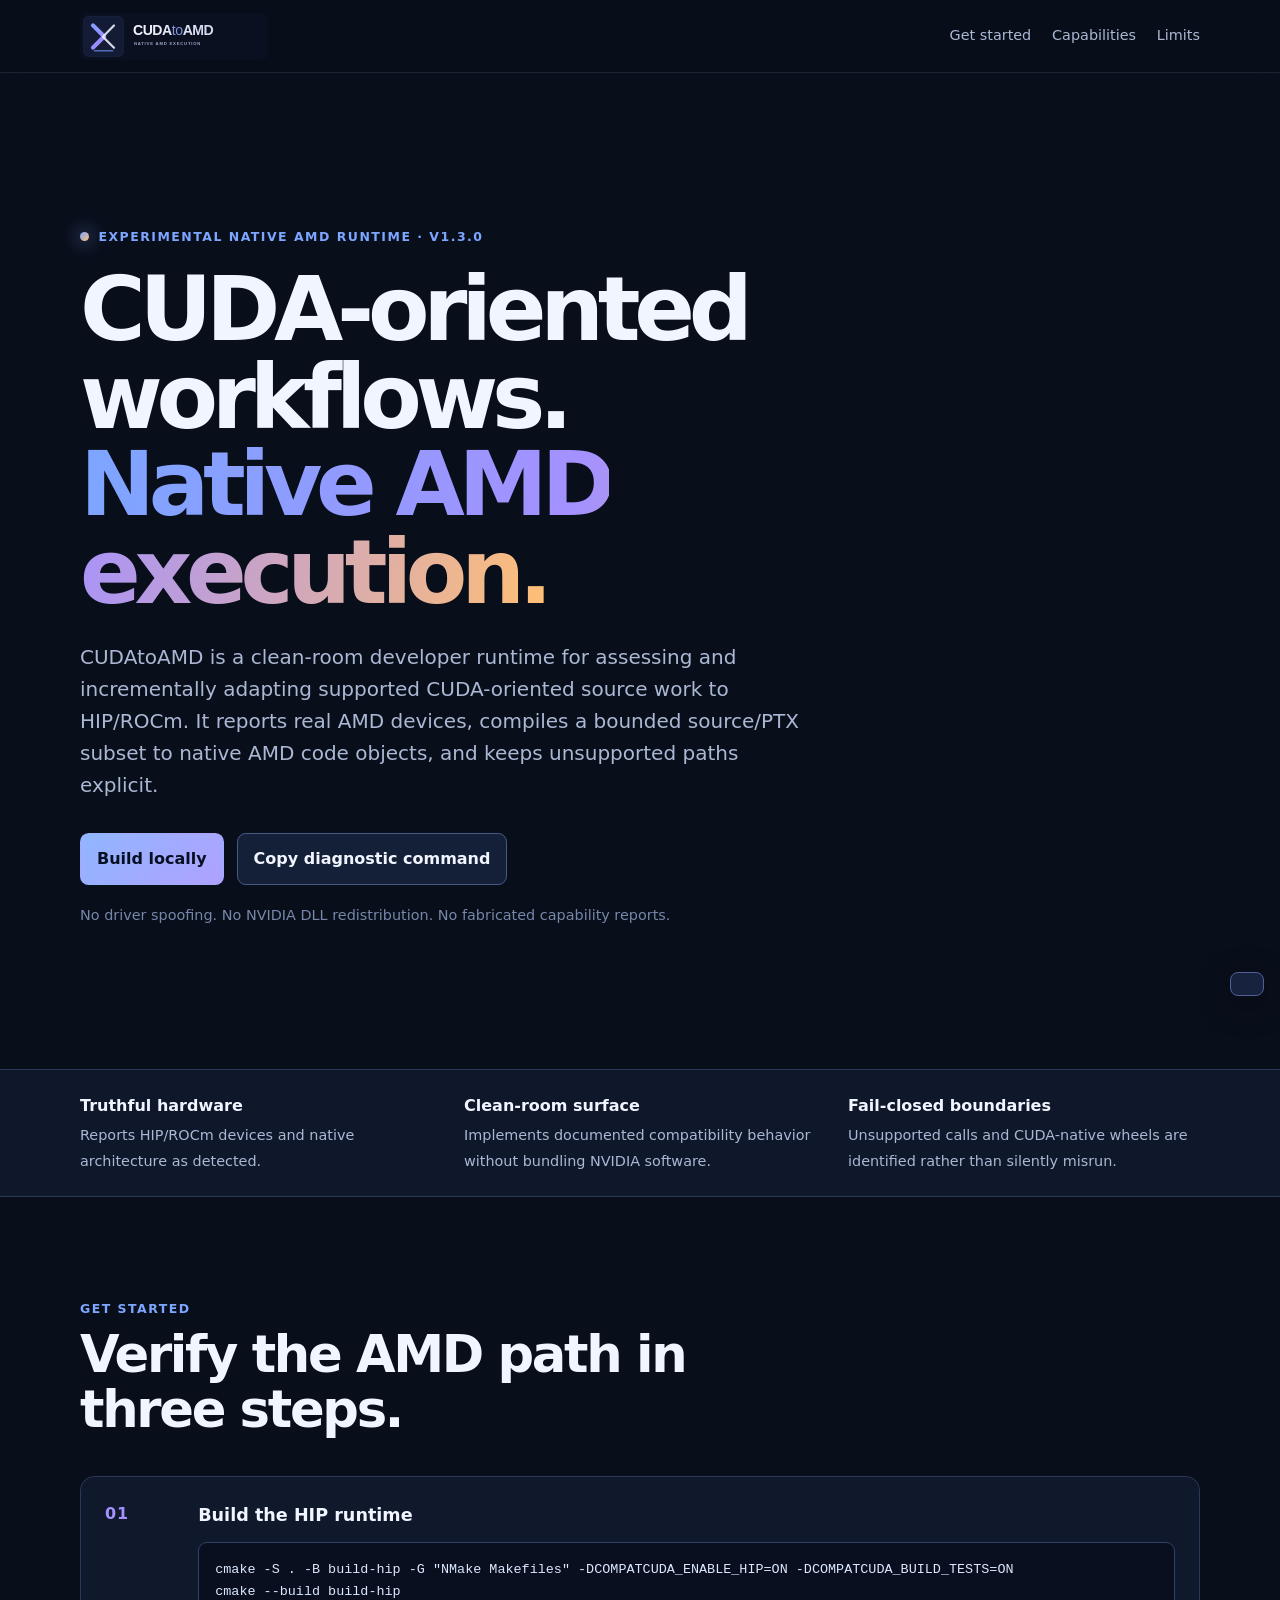
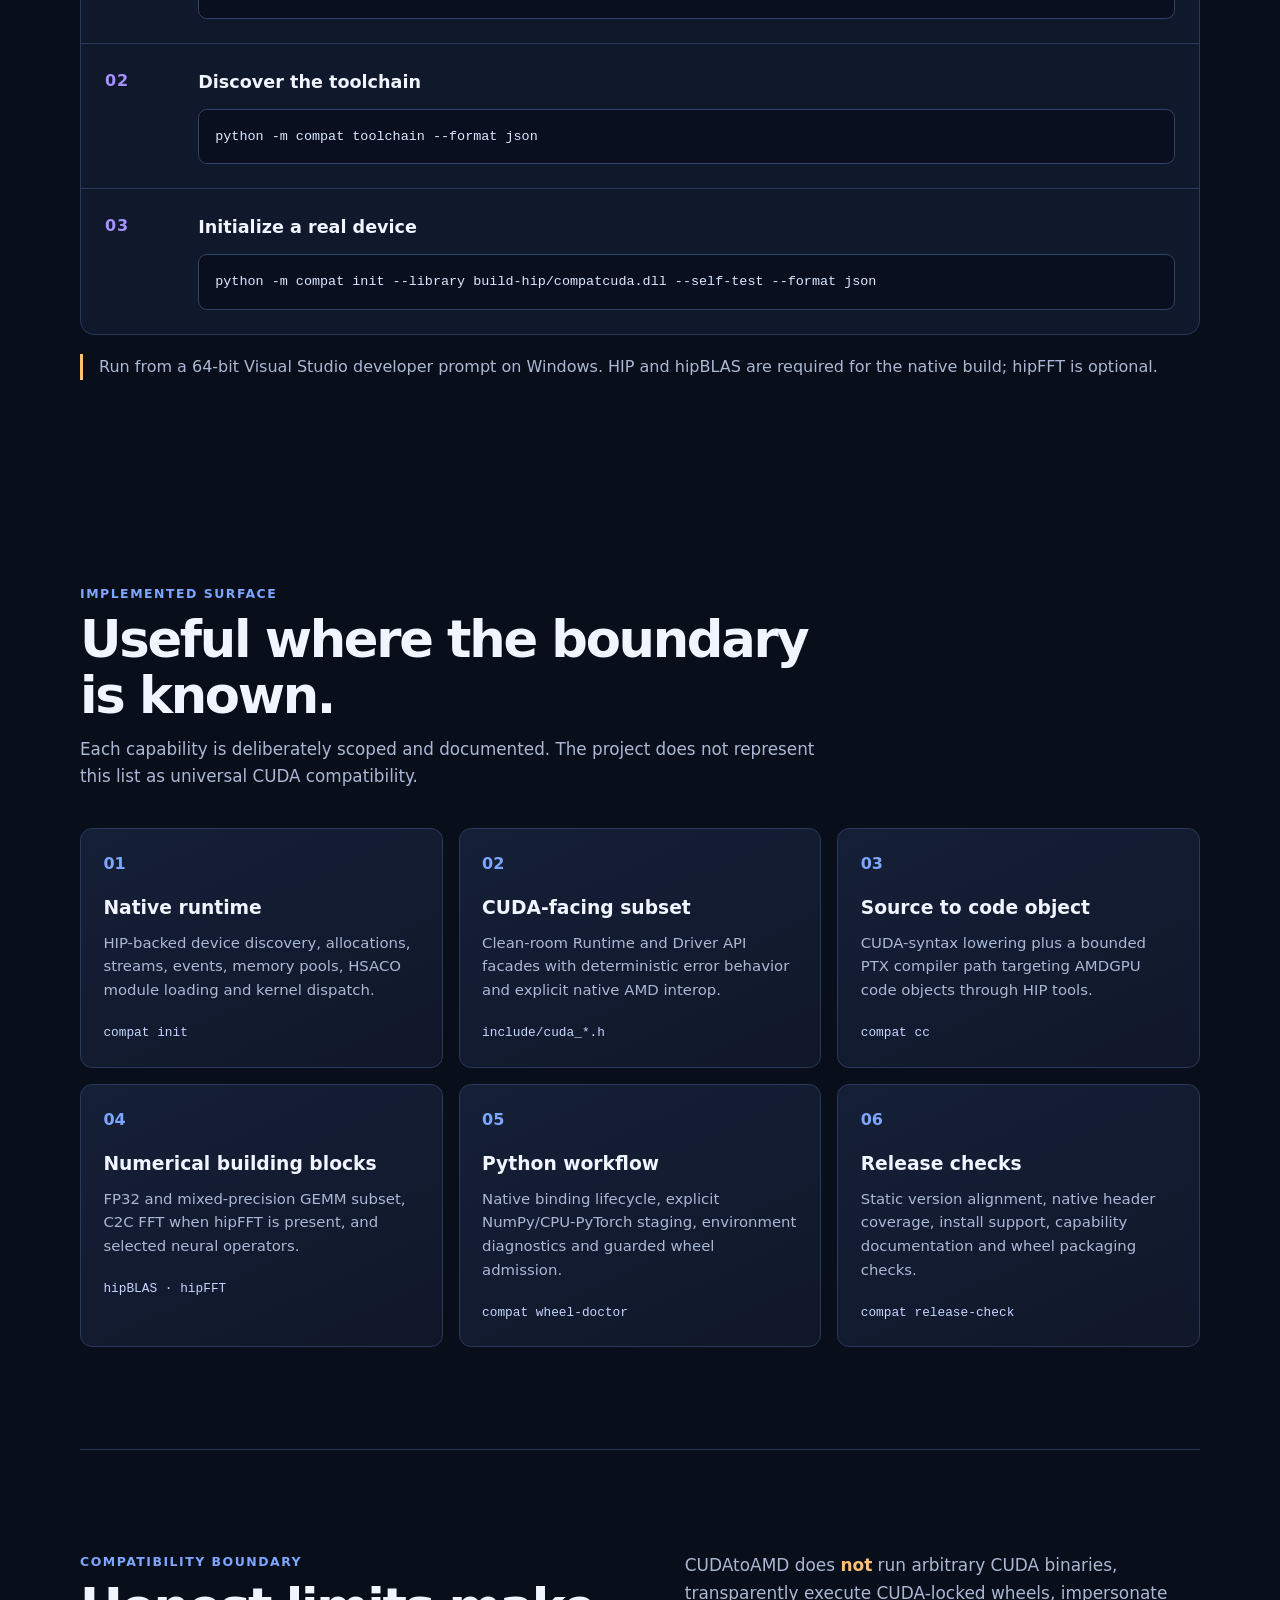
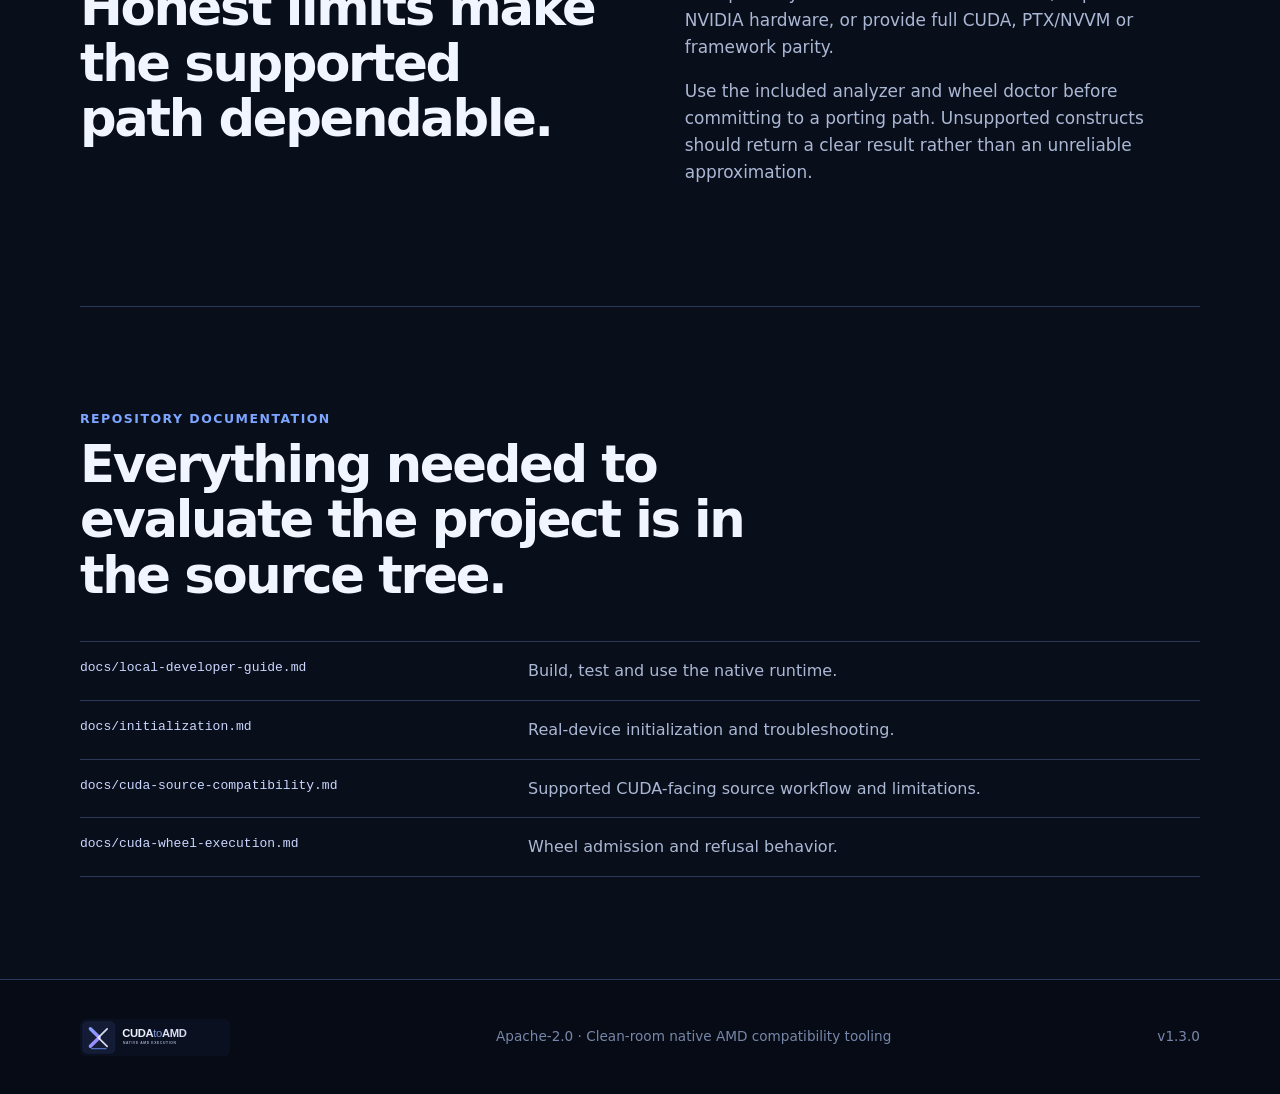
==== docs/site/index.html @ 13fc3343 "feat: publish CUDAtoAMD v1.3.0 release surface" ====
<!doctype html>
<html lang="en">
  <head>
    <meta charset="utf-8">
    <meta name="viewport" content="width=device-width, initial-scale=1">
    <meta name="description" content="CUDAtoAMD is an experimental, clean-room runtime and developer toolkit for running supported CUDA-oriented source workflows on native AMD HIP and ROCm.">
    <title>CUDAtoAMD — Native AMD execution</title>
    <link rel="icon" href="assets/cudatoamd-logo.svg" type="image/svg+xml">
    <link rel="stylesheet" href="styles.css">
  </head>
  <body>
    <a class="skip-link" href="#content">Skip to content</a>
    <header class="site-header">
      <nav class="nav shell" aria-label="Primary navigation">
        <a class="brand" href="#top" aria-label="CUDAtoAMD home"><img src="assets/cudatoamd-logo.svg" alt="CUDAtoAMD"></a>
        <div class="nav-links">
          <a href="#start">Get started</a>
          <a href="#capabilities">Capabilities</a>
          <a href="#limits">Limits</a>
        </div>
      </nav>
    </header>

    <main id="content">
      <section id="top" class="hero shell">
        <div class="eyebrow"><span></span> Experimental native AMD runtime · v1.3.0</div>
        <h1>CUDA-oriented workflows.<br><em>Native AMD execution.</em></h1>
        <p class="hero-copy">CUDAtoAMD is a clean-room developer runtime for assessing and incrementally adapting supported CUDA-oriented source work to HIP/ROCm. It reports real AMD devices, compiles a bounded source/PTX subset to native AMD code objects, and keeps unsupported paths explicit.</p>
        <div class="actions">
          <a class="button primary" href="#start">Build locally</a>
          <button class="button secondary copy-command" type="button" data-copy="python -m compat doctor --native">Copy diagnostic command</button>
        </div>
        <p class="hero-note">No driver spoofing. No NVIDIA DLL redistribution. No fabricated capability reports.</p>
      </section>

      <section class="signal-band" aria-label="Project principles">
        <div class="shell signal-grid">
          <p><b>Truthful hardware</b><span>Reports HIP/ROCm devices and native architecture as detected.</span></p>
          <p><b>Clean-room surface</b><span>Implements documented compatibility behavior without bundling NVIDIA software.</span></p>
          <p><b>Fail-closed boundaries</b><span>Unsupported calls and CUDA-native wheels are identified rather than silently misrun.</span></p>
        </div>
      </section>

      <section id="start" class="section shell">
        <div class="section-heading"><p class="kicker">Get started</p><h2>Verify the AMD path in three steps.</h2></div>
        <ol class="steps">
          <li><span>01</span><div><h3>Build the HIP runtime</h3><pre><code>cmake -S . -B build-hip -G "NMake Makefiles" -DCOMPATCUDA_ENABLE_HIP=ON -DCOMPATCUDA_BUILD_TESTS=ON
cmake --build build-hip</code></pre></div></li>
          <li><span>02</span><div><h3>Discover the toolchain</h3><pre><code>python -m compat toolchain --format json</code></pre></div></li>
          <li><span>03</span><div><h3>Initialize a real device</h3><pre><code>python -m compat init --library build-hip/compatcuda.dll --self-test --format json</code></pre></div></li>
        </ol>
        <p class="callout">Run from a 64-bit Visual Studio developer prompt on Windows. HIP and hipBLAS are required for the native build; hipFFT is optional.</p>
      </section>

      <section id="capabilities" class="section shell">
        <div class="section-heading"><p class="kicker">Implemented surface</p><h2>Useful where the boundary is known.</h2><p>Each capability is deliberately scoped and documented. The project does not represent this list as universal CUDA compatibility.</p></div>
        <div class="capability-grid">
          <article><p class="index">01</p><h3>Native runtime</h3><p>HIP-backed device discovery, allocations, streams, events, memory pools, HSACO module loading and kernel dispatch.</p><code>compat init</code></article>
          <article><p class="index">02</p><h3>CUDA-facing subset</h3><p>Clean-room Runtime and Driver API facades with deterministic error behavior and explicit native AMD interop.</p><code>include/cuda_*.h</code></article>
          <article><p class="index">03</p><h3>Source to code object</h3><p>CUDA-syntax lowering plus a bounded PTX compiler path targeting AMDGPU code objects through HIP tools.</p><code>compat cc</code></article>
          <article><p class="index">04</p><h3>Numerical building blocks</h3><p>FP32 and mixed-precision GEMM subset, C2C FFT when hipFFT is present, and selected neural operators.</p><code>hipBLAS · hipFFT</code></article>
          <article><p class="index">05</p><h3>Python workflow</h3><p>Native binding lifecycle, explicit NumPy/CPU-PyTorch staging, environment diagnostics and guarded wheel admission.</p><code>compat wheel-doctor</code></article>
          <article><p class="index">06</p><h3>Release checks</h3><p>Static version alignment, native header coverage, install support, capability documentation and wheel packaging checks.</p><code>compat release-check</code></article>
        </div>
      </section>

      <section id="limits" class="section shell limits">
        <div><p class="kicker">Compatibility boundary</p><h2>Honest limits make the supported path dependable.</h2></div>
        <div class="limit-copy"><p>CUDAtoAMD does <strong>not</strong> run arbitrary CUDA binaries, transparently execute CUDA-locked wheels, impersonate NVIDIA hardware, or provide full CUDA, PTX/NVVM or framework parity.</p><p>Use the included analyzer and wheel doctor before committing to a porting path. Unsupported constructs should return a clear result rather than an unreliable approximation.</p></div>
      </section>

      <section class="section shell docs">
        <div class="section-heading"><p class="kicker">Repository documentation</p><h2>Everything needed to evaluate the project is in the source tree.</h2></div>
        <div class="doc-list">
          <p><code>docs/local-developer-guide.md</code><span>Build, test and use the native runtime.</span></p>
          <p><code>docs/initialization.md</code><span>Real-device initialization and troubleshooting.</span></p>
          <p><code>docs/cuda-source-compatibility.md</code><span>Supported CUDA-facing source workflow and limitations.</span></p>
          <p><code>docs/cuda-wheel-execution.md</code><span>Wheel admission and refusal behavior.</span></p>
        </div>
      </section>
    </main>

    <footer class="site-footer"><div class="shell"><img src="assets/cudatoamd-logo.svg" alt="CUDAtoAMD"><p>Apache-2.0 · Clean-room native AMD compatibility tooling</p><p>v1.3.0</p></div></footer>
    <div class="toast" role="status" aria-live="polite" aria-atomic="true"></div>
    <script src="app.js"></script>
  </body>
</html>
---- docs/site/styles.css ----
:root { color-scheme: dark; --ink: #f1f5ff; --muted: #abb8d4; --soft: #7787a9; --panel: #131c31; --line: #2a3859; --canvas: #090e1b; --blue: #7ca6ff; --violet: #a491ff; --amber: #ffbf75; }
* { box-sizing: border-box; }
html { scroll-behavior: smooth; }
body { margin: 0; min-width: 320px; color: var(--ink); background: radial-gradient(circle at 75% -15%, #202e59 0, transparent 31rem), var(--canvas); font-family: Inter, ui-sans-serif, system-ui, -apple-system, BlinkMacSystemFont, "Segoe UI", sans-serif; line-height: 1.6; }
a { color: inherit; } button { font: inherit; } .shell { width: min(1120px, calc(100% - 42px)); margin: 0 auto; } .skip-link { position: fixed; left: 1rem; top: -5rem; z-index: 10; padding: .6rem .8rem; background: white; color: #111; border-radius: .3rem; } .skip-link:focus { top: 1rem; }
.site-header { border-bottom: 1px solid rgb(167 186 235 / 12%); background: rgb(9 14 27 / 72%); backdrop-filter: blur(16px); position: sticky; top: 0; z-index: 5; } .nav { min-height: 72px; display: flex; align-items: center; justify-content: space-between; gap: 1.5rem; } .brand img { display: block; width: 188px; height: auto; } .nav-links { display: flex; gap: 1.3rem; color: var(--muted); font-size: .9rem; } .nav-links a { text-decoration: none; } .nav-links a:hover, .nav-links a:focus-visible { color: white; }
.hero { padding: clamp(5rem, 13vw, 9.6rem) 0 clamp(5rem, 11vw, 8rem); } .eyebrow, .kicker { margin: 0; color: var(--blue); font-size: .78rem; font-weight: 750; letter-spacing: .12em; text-transform: uppercase; } .eyebrow { display: flex; align-items: center; gap: .6rem; } .eyebrow span { display: inline-block; height: .55rem; width: .55rem; border-radius: 50%; background: linear-gradient(135deg, var(--blue), var(--amber)); box-shadow: 0 0 1.1rem var(--blue); } h1, h2, h3, p { margin-top: 0; } h1 { max-width: 900px; margin: 1.2rem 0 1.5rem; font-size: clamp(3rem, 7vw, 6.5rem); line-height: .98; letter-spacing: -.07em; } h1 em { font-style: normal; background: linear-gradient(100deg, var(--blue), var(--violet), var(--amber)); -webkit-background-clip: text; background-clip: text; color: transparent; } .hero-copy { max-width: 720px; margin-bottom: 2rem; color: var(--muted); font-size: clamp(1.05rem, 2vw, 1.25rem); } .actions { display: flex; flex-wrap: wrap; gap: .8rem; } .button { border: 1px solid transparent; border-radius: .55rem; cursor: pointer; padding: .75rem 1rem; text-decoration: none; font-weight: 700; } .primary { color: #071022; background: linear-gradient(135deg, #90b6ff, #b0a1ff); } .secondary { color: var(--ink); border-color: #485b88; background: #141f38; } .button:hover { filter: brightness(1.1); } .button:focus-visible, a:focus-visible { outline: 3px solid var(--amber); outline-offset: 3px; } .hero-note { margin-top: 1.2rem; color: var(--soft); font-size: .9rem; }
.signal-band { border-block: 1px solid var(--line); background: rgb(19 28 49 / 68%); } .signal-grid { display: grid; grid-template-columns: repeat(3, 1fr); gap: 2rem; padding: 1.4rem 0; } .signal-grid p { margin: 0; } .signal-grid b { display: block; margin-bottom: .25rem; } .signal-grid span { color: var(--muted); font-size: .9rem; }
.section { padding: clamp(4.5rem, 8vw, 7rem) 0; } .section-heading { max-width: 760px; margin-bottom: 2.4rem; } .section-heading h2, .limits h2 { margin: .5rem 0 .8rem; font-size: clamp(2rem, 4vw, 3.4rem); letter-spacing: -.045em; line-height: 1.08; } .section-heading > p:last-child { color: var(--muted); font-size: 1.05rem; } .steps { display: grid; gap: 1px; padding: 0; overflow: hidden; border: 1px solid var(--line); border-radius: .9rem; list-style: none; background: var(--line); } .steps li { display: grid; grid-template-columns: 74px 1fr; gap: 1.2rem; padding: 1.5rem; background: #10182b; } .steps li > span { color: var(--violet); font-weight: 800; letter-spacing: .06em; } .steps h3 { margin-bottom: .8rem; font-size: 1.1rem; } pre { overflow-x: auto; margin: 0; padding: 1rem; border: 1px solid #304269; border-radius: .55rem; background: #090f1e; color: #dce8ff; font-size: .84rem; white-space: pre-wrap; } .callout { margin: 1.2rem 0 0; padding-left: 1rem; border-left: 3px solid var(--amber); color: var(--muted); }
.capability-grid { display: grid; grid-template-columns: repeat(3, 1fr); gap: 1rem; } article { min-height: 240px; padding: 1.4rem; border: 1px solid var(--line); border-radius: .75rem; background: linear-gradient(155deg, #151f37, #101729); } article .index { color: var(--blue); font-weight: 800; } article h3 { margin-bottom: .55rem; } article p:not(.index) { color: var(--muted); font-size: .93rem; } article code { color: #c7d5ff; font-size: .8rem; } .limits { display: grid; grid-template-columns: 1fr 1fr; gap: clamp(2rem, 7vw, 8rem); border-top: 1px solid var(--line); } .limit-copy { color: var(--muted); font-size: 1.06rem; } .limit-copy strong { color: var(--amber); } .docs { border-top: 1px solid var(--line); } .doc-list { border-top: 1px solid var(--line); } .doc-list p { display: grid; grid-template-columns: minmax(260px, .9fr) 1.4fr; gap: 1rem; margin: 0; padding: 1rem 0; border-bottom: 1px solid var(--line); } .doc-list code { color: #cad7ff; } .doc-list span { color: var(--muted); }
.site-footer { padding: 2.4rem 0; border-top: 1px solid var(--line); background: #070b15; } .site-footer .shell { display: flex; align-items: center; justify-content: space-between; gap: 1rem; color: var(--soft); font-size: .85rem; } .site-footer img { width: 150px; height: auto; } .site-footer p { margin: 0; } .toast { position: fixed; right: 1rem; bottom: 1rem; transform: translateY(7rem); padding: .7rem 1rem; border: 1px solid #4d6294; border-radius: .5rem; background: #17233e; color: white; box-shadow: 0 .5rem 2rem rgb(0 0 0 / 35%); transition: transform .2s ease; } .toast.visible { transform: translateY(0); }
@media (max-width: 760px) { .nav-links { display: none; } .signal-grid, .capability-grid { grid-template-columns: 1fr; } .limits { grid-template-columns: 1fr; gap: 1.5rem; } .doc-list p { grid-template-columns: 1fr; gap: .25rem; } .site-footer .shell { align-items: flex-start; flex-direction: column; } }
@media (prefers-reduced-motion: reduce) { html { scroll-behavior: auto; } .toast { transition: none; } }
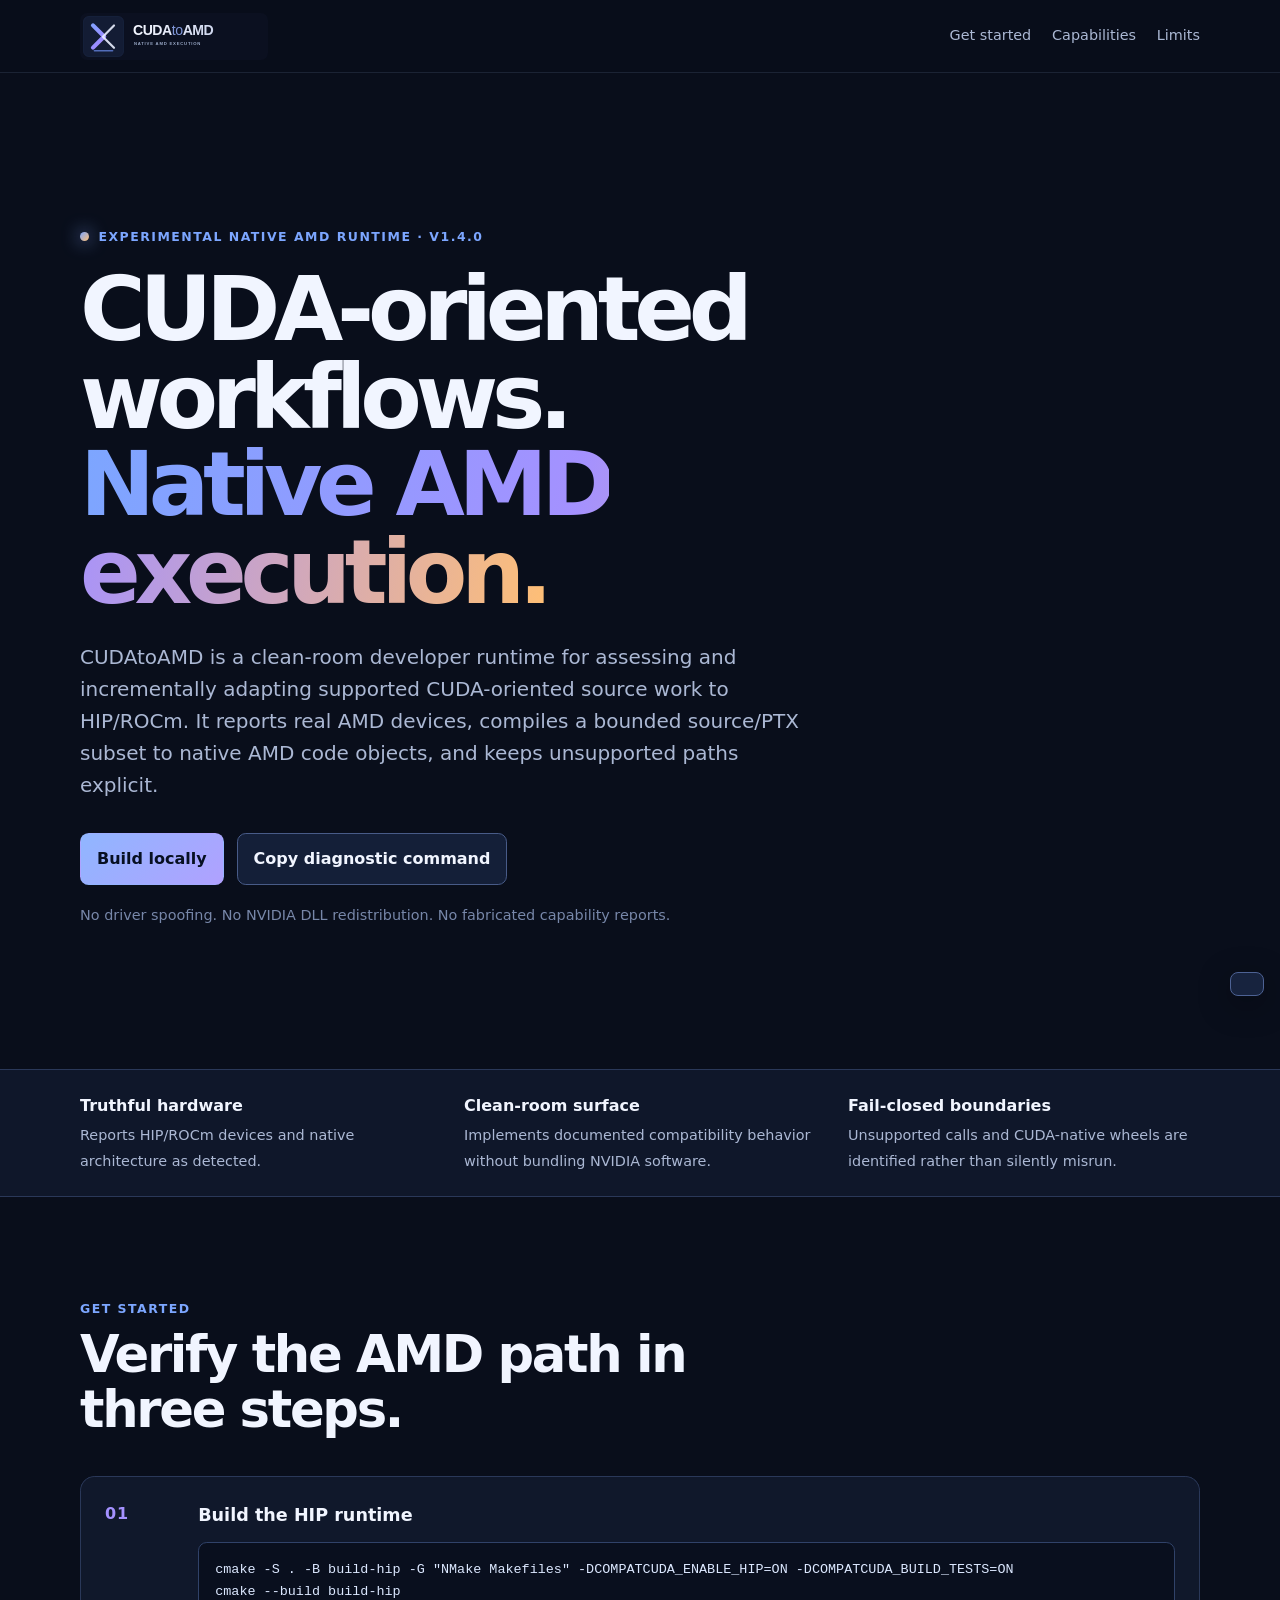
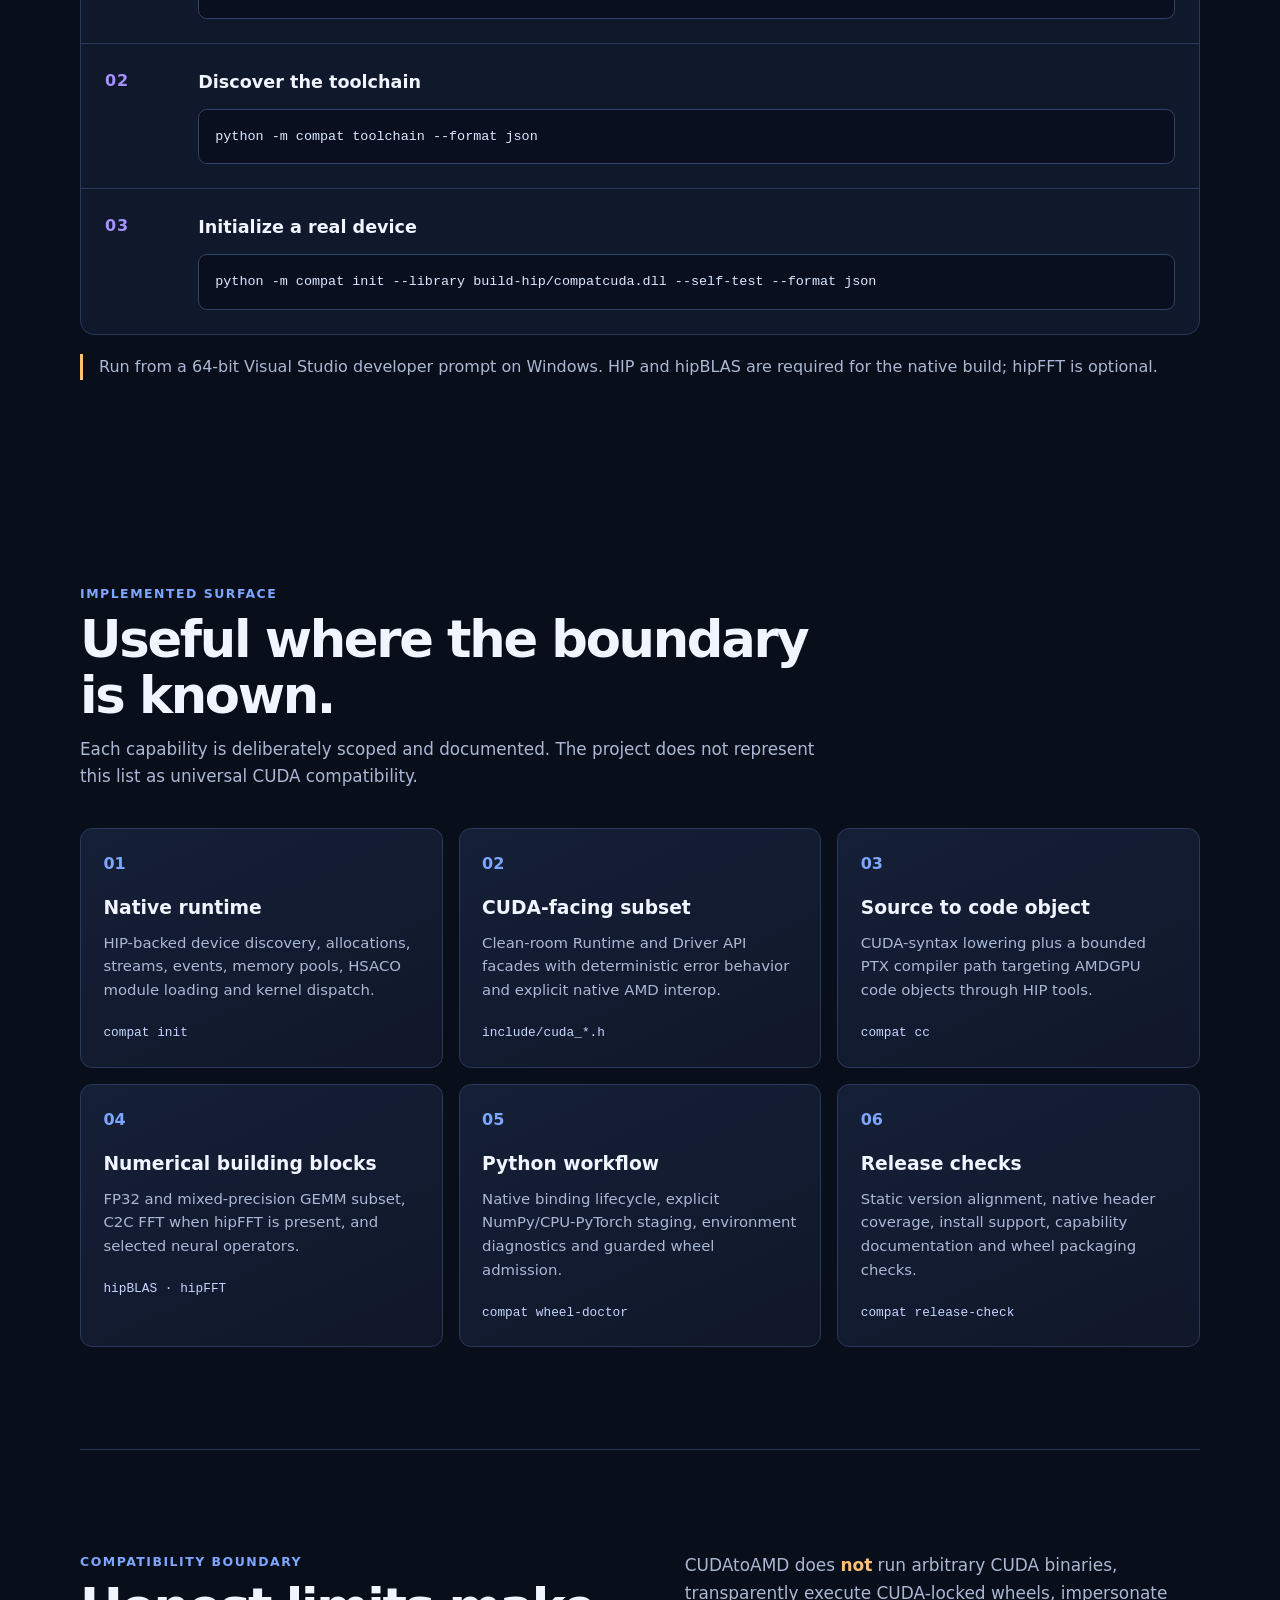
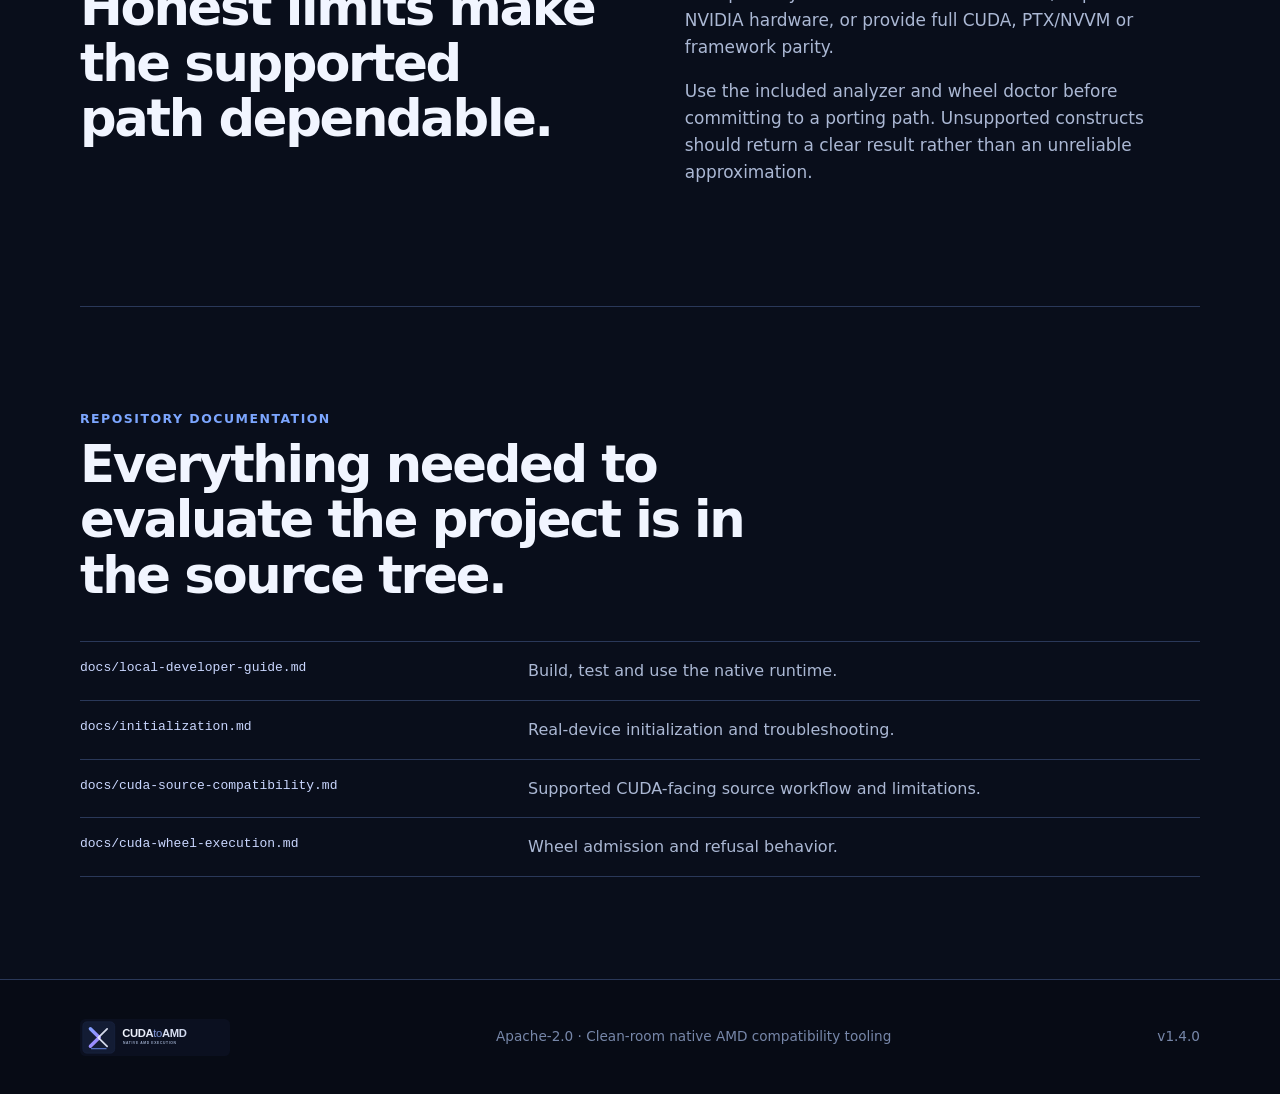
==== commit 445d1ef3: "docs: prepare v1.4.0 GitHub release" ====
--- a/docs/site/index.html
+++ b/docs/site/index.html
@@ -23,7 +23,7 @@
 
     <main id="content">
       <section id="top" class="hero shell">
-        <div class="eyebrow"><span></span> Experimental native AMD runtime · v1.3.0</div>
+        <div class="eyebrow"><span></span> Experimental native AMD runtime · v1.4.0</div>
         <h1>CUDA-oriented workflows.<br><em>Native AMD execution.</em></h1>
         <p class="hero-copy">CUDAtoAMD is a clean-room developer runtime for assessing and incrementally adapting supported CUDA-oriented source work to HIP/ROCm. It reports real AMD devices, compiles a bounded source/PTX subset to native AMD code objects, and keeps unsupported paths explicit.</p>
         <div class="actions">
@@ -80,7 +80,7 @@
       </section>
     </main>
 
-    <footer class="site-footer"><div class="shell"><img src="assets/cudatoamd-logo.svg" alt="CUDAtoAMD"><p>Apache-2.0 · Clean-room native AMD compatibility tooling</p><p>v1.3.0</p></div></footer>
+    <footer class="site-footer"><div class="shell"><img src="assets/cudatoamd-logo.svg" alt="CUDAtoAMD"><p>Apache-2.0 · Clean-room native AMD compatibility tooling</p><p>v1.4.0</p></div></footer>
     <div class="toast" role="status" aria-live="polite" aria-atomic="true"></div>
     <script src="app.js"></script>
   </body>
